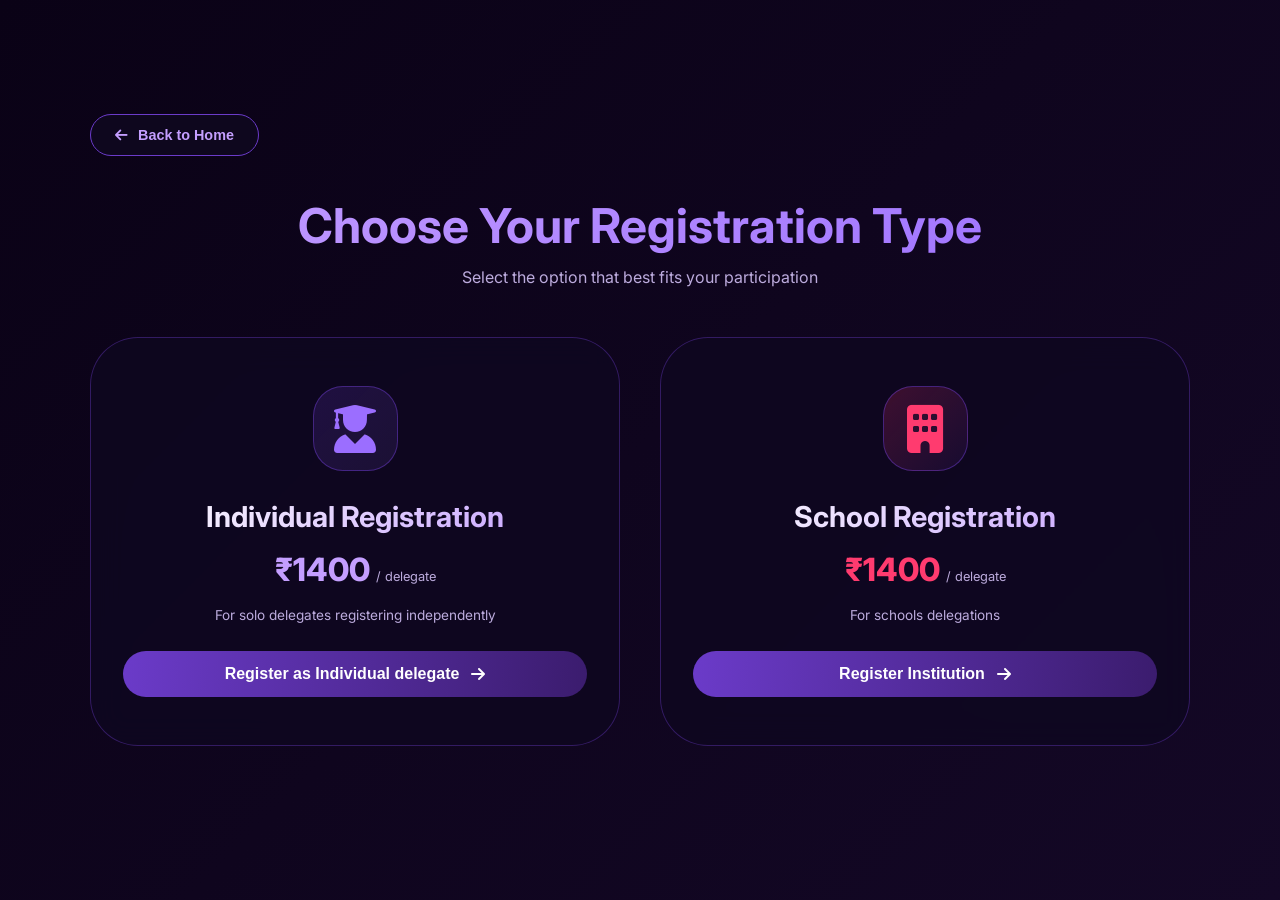
==== registration.html @ ddf44e7d "Add files via upload" ====
<!DOCTYPE html>
<html lang="en">
<head>
    <meta charset="UTF-8">
    <meta name="viewport" content="width=device-width, initial-scale=1.0">
    <title>VME MUN 2026 | Registration</title>
    <link href="https://fonts.googleapis.com/css2?family=Inter:wght@300;400;500;600;700;800;900&display=swap" rel="stylesheet">
    <link rel="stylesheet" href="https://cdnjs.cloudflare.com/ajax/libs/font-awesome/6.0.0-beta3/css/all.min.css">
    <style>
        * {
            margin: 0;
            padding: 0;
            box-sizing: border-box;
        }

        :root {
            --purple-1: #0a0216;
            --purple-2: #140826;
            --purple-3: #1f0e3a;
            --purple-4: #3b1c6e;
            --purple-5: #6b3bc9;
            --purple-6: #9b6eff;
            --purple-7: #c49eff;
            --crisis-red: #ff3b6f;
        }

        body {
            font-family: 'Inter', sans-serif;
            background: linear-gradient(135deg, var(--purple-1), var(--purple-2));
            color: #eceaff;
            min-height: 100vh;
            display: flex;
            align-items: center;
            justify-content: center;
            padding: 60px 20px;
        }

        .registration-container {
            max-width: 1100px;
            width: 100%;
        }

        .back-btn {
            display: inline-flex;
            align-items: center;
            gap: 10px;
            background: rgba(15, 8, 32, 0.9);
            backdrop-filter: blur(12px);
            border: 1px solid var(--purple-5);
            color: var(--purple-7);
            padding: 12px 24px;
            border-radius: 50px;
            cursor: pointer;
            font-size: 0.9rem;
            font-weight: 600;
            margin-bottom: 40px;
            transition: 0.3s;
            text-decoration: none;
        }

        .back-btn:hover {
            background: rgba(107, 59, 201, 0.3);
            border-color: var(--purple-6);
            transform: translateX(-5px);
        }

      
        .header {
            text-align: center;
            margin-bottom: 50px;
        }

        .header h1 {
            font-size: 3rem;
            background: linear-gradient(135deg, var(--purple-7), var(--purple-6));
            -webkit-background-clip: text;
            background-clip: text;
            color: transparent;
            margin-bottom: 12px;
        }

        .header p {
            color: #bcabdd;
            font-size: 1rem;
        }

        .registration-options {
            display: grid;
            grid-template-columns: repeat(auto-fit, minmax(320px, 1fr));
            gap: 40px;
            margin-bottom: 40px;
        }


        .reg-card {
            background: rgba(15, 8, 32, 0.85);
            backdrop-filter: blur(16px);
            border-radius: 48px;
            padding: 48px 32px;
            text-align: center;
            border: 1px solid rgba(107, 59, 201, 0.4);
            transition: 0.4s ease;
            cursor: pointer;
            position: relative;
            overflow: hidden;
        }

        .reg-card::before {
            content: '';
            position: absolute;
            top: 0;
            left: -100%;
            width: 100%;
            height: 100%;
            background: linear-gradient(90deg, transparent, rgba(155, 110, 255, 0.1), transparent);
            transition: 0.5s;
        }

        .reg-card:hover::before {
            left: 100%;
        }

        .reg-card:hover {
            transform: translateY(-8px);
            border-color: var(--purple-5);
            box-shadow: 0 20px 40px rgba(0, 0, 0, 0.4), 0 0 20px rgba(107, 59, 201, 0.3);
        }

        .card-icon {
            width: 85px;
            height: 85px;
            background: linear-gradient(135deg, rgba(107, 59, 201, 0.2), rgba(155, 110, 255, 0.1));
            border-radius: 30px;
            display: flex;
            align-items: center;
            justify-content: center;
            margin: 0 auto 28px;
            border: 1px solid rgba(107, 59, 201, 0.5);
        }

        .card-icon i {
            font-size: 3rem;
            color: var(--purple-6);
        }

        .reg-card h2 {
            font-size: 1.8rem;
            font-weight: 700;
            margin-bottom: 12px;
            background: linear-gradient(135deg, #fff, var(--purple-7));
            -webkit-background-clip: text;
            background-clip: text;
            color: transparent;
        }

        .reg-card .price {
            font-size: 2rem;
            font-weight: 800;
            color: var(--purple-7);
            margin: 16px 0 8px;
        }

        .reg-card .price small {
            font-size: 0.8rem;
            font-weight: 400;
            color: #bcabdd;
        }

        .reg-card .description {
            color: #bcabdd;
            font-size: 0.85rem;
            margin: 16px 0 24px;
            line-height: 1.6;
        }

        .feature-list {
            text-align: left;
            margin: 24px 0;
            padding-left: 20px;
        }

        .feature-list li {
            margin: 10px 0;
            font-size: 0.85rem;
            color: #d0c5f0;
            list-style: none;
            display: flex;
            align-items: center;
            gap: 10px;
        }

        .feature-list li i {
            color: var(--purple-6);
            font-size: 0.8rem;
            width: 20px;
        }

        .register-btn {
            background: linear-gradient(95deg, var(--purple-5), var(--purple-4));
            border: none;
            padding: 14px 28px;
            border-radius: 50px;
            font-weight: 700;
            color: white;
            font-size: 1rem;
            cursor: pointer;
            transition: 0.3s;
            width: 100%;
            display: flex;
            align-items: center;
            justify-content: center;
            gap: 12px;
            margin-top: 20px;
        }

        .register-btn:hover {
            transform: scale(1.02);
            box-shadow: 0 10px 25px rgba(107, 59, 201, 0.5);
            gap: 16px;
        }

        .reg-card.school .card-icon {
            background: linear-gradient(135deg, rgba(255, 59, 111, 0.2), rgba(107, 59, 201, 0.1));
        }

        .reg-card.school .card-icon i {
            color: var(--crisis-red);
        }

        .reg-card.school .price {
            color: var(--crisis-red);
        }

        .footer-note {
            text-align: center;
            padding: 30px;
            background: rgba(15, 8, 32, 0.6);
            backdrop-filter: blur(12px);
            border-radius: 60px;
            border: 1px solid rgba(107, 59, 201, 0.3);
        }

        .footer-note p {
            color: #9b8ac2;
            font-size: 0.8rem;
        }

        .footer-note i {
            color: var(--purple-6);
            margin: 0 4px;
        }

        @media (max-width: 768px) {
            .registration-options { gap: 25px; }
            .reg-card { padding: 32px 24px; }
            .header h1 { font-size: 2.2rem; }
            .back-btn { margin-bottom: 25px; }
        }
    </style>
</head>
<body>
    <div class="registration-container">
        <button class="back-btn" onclick="window.location.href='PAGE.html'">
            <i class="fas fa-arrow-left"></i> Back to Home
        </button>
        <div class="header">
            <h1>Choose Your Registration Type</h1>
            <p>Select the option that best fits your participation</p>
        </div>
        <div class="registration-options">
            <div class="reg-card" id="individualCard">
                <div class="card-icon">
                    <i class="fas fa-user-graduate"></i>
                </div>
                <h2>Individual Registration</h2>
                <div class="price">₹1400 <small>/ delegate</small></div>
                <div class="description">
                    For solo delegates registering independently
                </div>
                <button class="register-btn" id="individualBtn">
                    Register as Individual delegate <i class="fas fa-arrow-right"></i>
                </button>
            </div>

            <div class="reg-card school" id="institutionCard">
                <div class="card-icon">
                    <i class="fas fa-building"></i>
                </div>
                <h2>School Registration</h2>
                <div class="price">₹1400 <small>/ delegate </small></div>
                <div class="description">
                    For schools delegations
                </div>

                <button class="register-btn" id="institutionBtn">
                    Register Institution <i class="fas fa-arrow-right"></i>
                </button>
            </div>
        </div>

 


    <script>
        const IL = "https://docs.google.com/forms/d/e/1FAIpQLSdlvoLBo32xzWw2REl_2Cf9wK2M6jcPqhvx3JuQzOES7O0AXw/viewform";
        const INL = "https://docs.google.com/forms/d/e/1FAIpQLSey7GU3z3evOwPsHCCFQa41EqGIQzNhyoJb9TRoYpx0sZnW6Q/viewform";
    
        document.getElementById('individualBtn').addEventListener('click', function() {
            window.open(IL, '_blank');
        });
        
        document.getElementById('individualCard').addEventListener('click', function(e) {
            if (e.target.closest('#individualBtn')) return;
            window.open(IL, '_blank');
        });
        
        document.getElementById('institutionBtn').addEventListener('click', function() {
            window.open(INL, '_blank');
        });
        
        document.getElementById('institutionCard').addEventListener('click', function(e) {
            if (e.target.closest('#institutionBtn')) return;
            window.open(INL, '_blank');
        });
    </script>
</body>
</html>
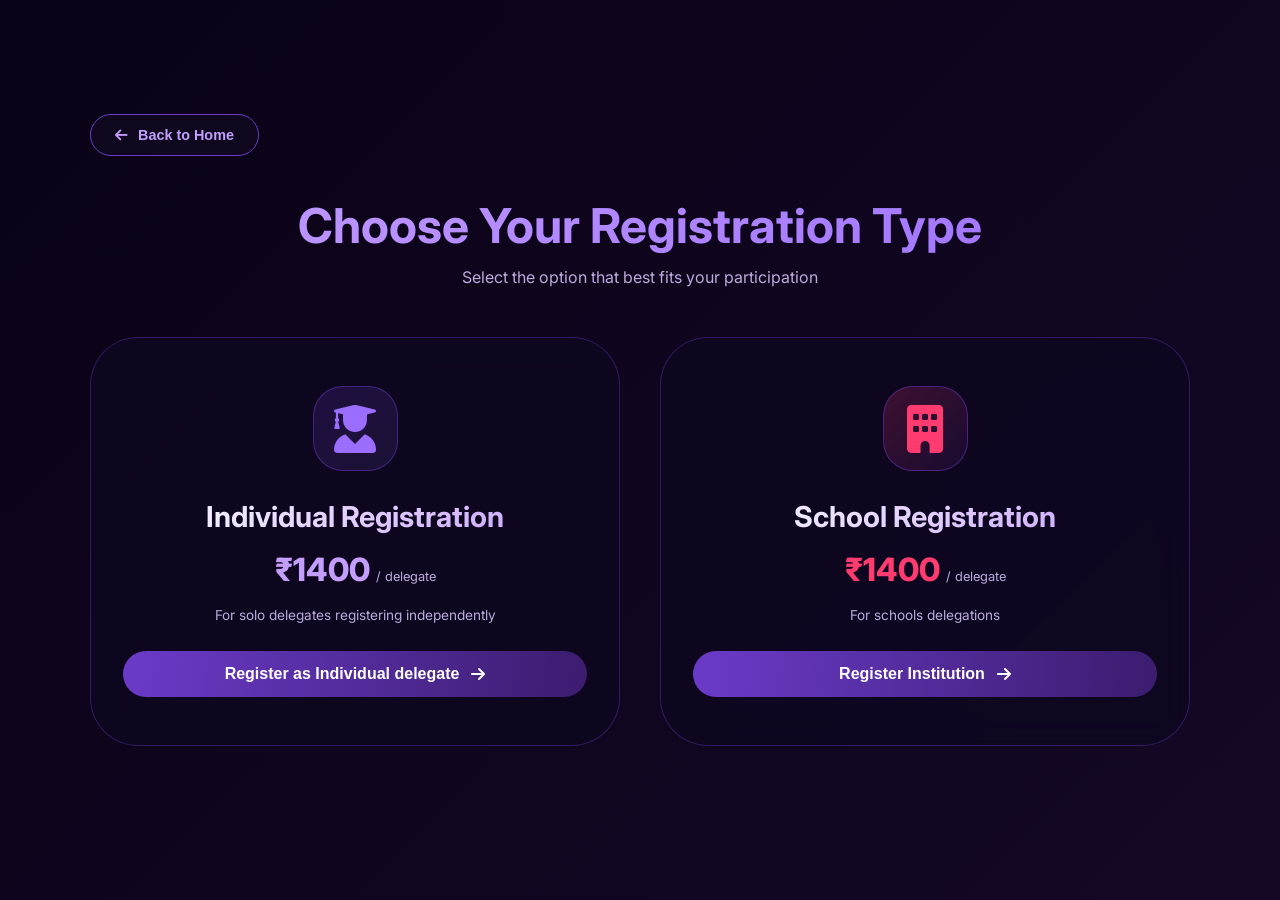
==== commit b1624008: "Update registration.html" ====
--- a/registration.html
+++ b/registration.html
@@ -260,7 +260,7 @@
 </head>
 <body>
     <div class="registration-container">
-        <button class="back-btn" onclick="window.location.href='PAGE.html'">
+        <button class="back-btn" onclick="window.location.href='index.html'">
             <i class="fas fa-arrow-left"></i> Back to Home
         </button>
         <div class="header">
@@ -324,4 +324,4 @@
         });
     </script>
 </body>
-</html>+</html>
